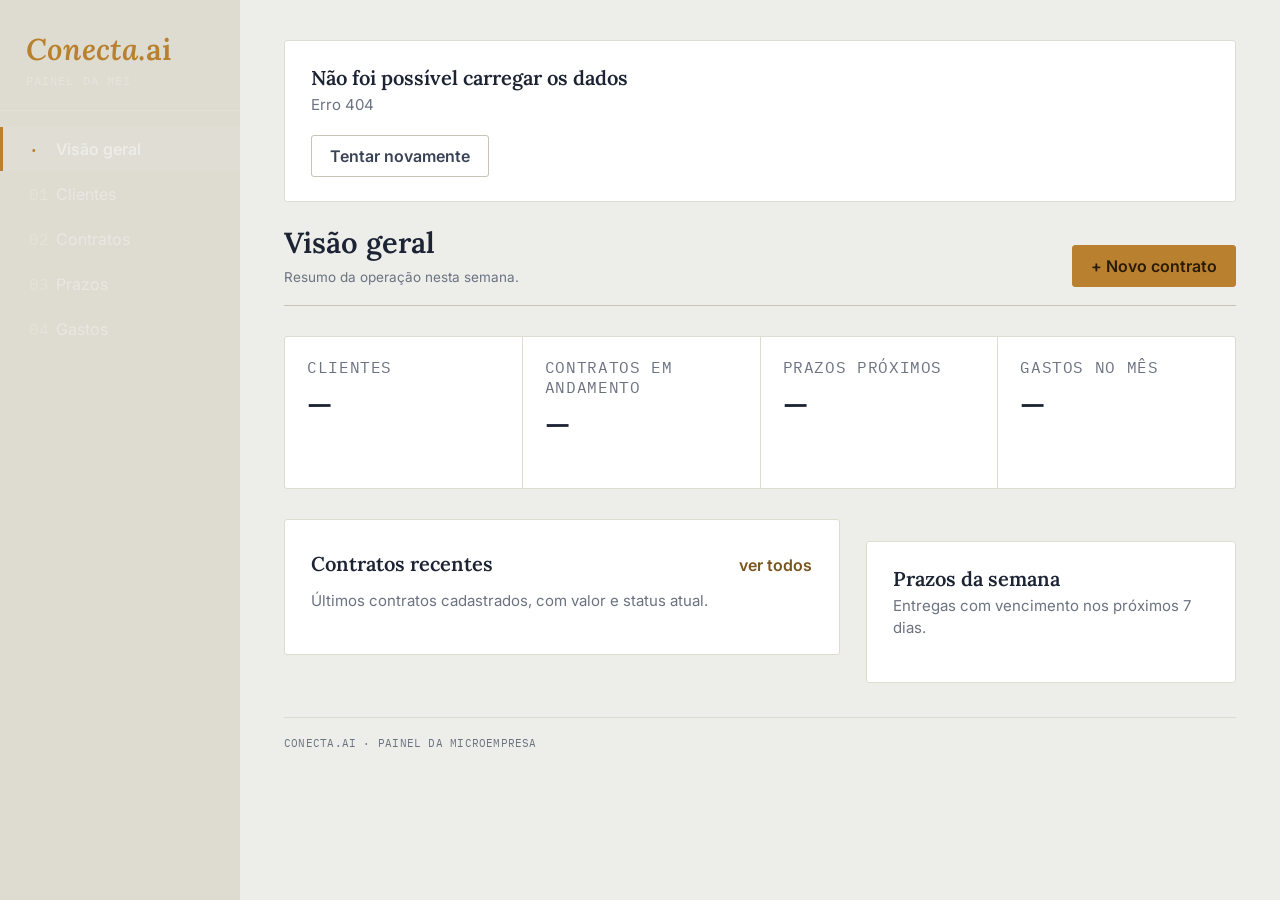
==== frontend/index.html @ eb93e47b "Feat: adicionando integração funcional ao backend, e separação de páginas do front" ====
<!DOCTYPE html>
<html lang="pt-BR">
<head>
<meta charset="UTF-8">
<meta name="viewport" content="width=device-width, initial-scale=1, viewport-fit=cover">
<title>Conecta.ai — Visão geral</title>
<link rel="preconnect" href="https://fonts.googleapis.com">
<link rel="preconnect" href="https://fonts.gstatic.com" crossorigin>
<link href="https://fonts.googleapis.com/css2?family=Lora:ital,wght@0,500;0,600;1,500;1,600&family=Inter:wght@400;500;600;700&family=IBM+Plex+Mono:wght@400;500&display=swap" rel="stylesheet">
<link rel="stylesheet" href="css/style.css">
</head>
<body>
<div class="app">
  <aside class="sidebar">
    <div class="brand">
      <div><span class="brand-name">Conecta<span style="font-style:normal;">.ai</span></span><span class="brand-sub">PAINEL DA MEI</span></div>
      <button class="menu-btn" id="menuBtn" aria-label="Abrir menu">☰</button>
    </div>
    <nav class="tabs" id="tabsNav">
      <a class="tab active" href="index.html"><span class="glyph">·</span> Visão geral</a>
      <a class="tab" href="clientes.html"><span class="glyph">01</span> Clientes</a>
      <a class="tab" href="contratos.html"><span class="glyph">02</span> Contratos</a>
      <a class="tab" href="prazos.html"><span class="glyph">03</span> Prazos</a>
      <a class="tab" href="gastos.html"><span class="glyph">04</span> Gastos</a>
    </nav>
  </aside>

  <main>
    <div id="erro"></div>

    <div class="section-head">
      <div>
        <h1>Visão geral</h1>
        <p>Resumo da operação nesta semana.</p>
      </div>
      <a class="btn" href="contratos.html">+ Novo contrato</a>
    </div>

    <div class="stat-row">
      <div class="stat"><div class="label">CLIENTES</div><div class="value" id="statClientes">—</div><div class="delta" id="deltaClientes">&nbsp;</div></div>
      <div class="stat"><div class="label">CONTRATOS EM ANDAMENTO</div><div class="value" id="statContratos">—</div><div class="delta" id="deltaContratos">&nbsp;</div></div>
      <div class="stat"><div class="label">PRAZOS PRÓXIMOS</div><div class="value" id="statPrazos">—</div><div class="delta warn" id="deltaPrazos">&nbsp;</div></div>
      <div class="stat"><div class="label">GASTOS NO MÊS</div><div class="value" id="statGastos">—</div><div class="delta" id="deltaGastos">&nbsp;</div></div>
    </div>

    <div class="layout-grid">
      <div class="panel">
        <div class="panel-head"><h2>Contratos recentes</h2><a class="btn ghost" href="contratos.html">ver todos</a></div>
        <p class="hint">Últimos contratos cadastrados, com valor e status atual.</p>
        <div id="contratosRecentes"></div>
      </div>

      <div class="panel">
        <h2>Prazos da semana</h2>
        <p class="hint">Entregas com vencimento nos próximos 7 dias.</p>
        <div id="prazosSemana"></div>
      </div>
    </div>
    <div class="footer-note">CONECTA.AI · PAINEL DA MICROEMPRESA</div>
  </main>
</div>
<div id="toast" role="status" aria-live="polite"></div>

<script src="js/common.js"></script>
<script src="js/index.js"></script>
</body>
</html>
---- frontend/css/style.css ----
:root {
  --ink: #1C2333;
  --ink-soft: #3A4356;
  --slate: #6B7280;
  --paper: #EDEEE9;
  --panel: #FFFFFF;
  --line: #DEDCD1;
  --line-strong: #C7C4B6;
  --amber: #B9812F;
  --amber-ink: #7A551D;
  --amber-wash: #F3E7D2;
  --red: #A23B2E;
  --red-bg: #F6E9E7;
  --green: #4C6E4F;
  --green-bg: #E9EFE7;
  --font-display: 'Lora', Georgia, serif;
  --font-body: 'Inter', -apple-system, BlinkMacSystemFont, sans-serif;
  --font-mono: 'IBM Plex Mono', 'Courier New', monospace;
  --radius: 3px;
  box-sizing: border-box;
  padding-top: env(safe-area-inset-top, 0px);
  padding-bottom: env(safe-area-inset-bottom, 0px);
}

/* Tema escuro automático (segue o sistema) */
@media (prefers-color-scheme: dark) {
  :root:not([data-theme="light"]) {
    --ink: #ECE9E0; --ink-soft: #C7C3B6; --slate: #98937F;
    --paper: #14161B; --panel: #1C2027; --line: #2E323C; --line-strong: #454B58;
    --amber: #D9A354; --amber-ink: #E8BE7C; --amber-wash: rgba(217,163,84,0.12);
    --red: #E28A7A; --red-bg: #3A2420; --green: #8FB593; --green-bg: #1D2620;
  }
  :root:not([data-theme="light"]) input,
  :root:not([data-theme="light"]) select,
  :root:not([data-theme="light"]) textarea { background: #10131A; }
}
:root[data-theme="dark"] {
  --ink: #ECE9E0; --ink-soft: #C7C3B6; --slate: #98937F;
  --paper: #14161B; --panel: #1C2027; --line: #2E323C; --line-strong: #454B58;
  --amber: #D9A354; --amber-ink: #E8BE7C; --amber-wash: rgba(217,163,84,0.12);
  --red: #E28A7A; --red-bg: #3A2420; --green: #8FB593; --green-bg: #1D2620;
}
:root[data-theme="dark"] input,
:root[data-theme="dark"] select,
:root[data-theme="dark"] textarea { background: #10131A; }

html { scroll-padding-top: env(safe-area-inset-top, 0px); height: 100%; }
* { box-sizing: border-box; }
body {
  margin: 0; height: 100%;
  background: var(--paper); color: var(--ink);
  font-family: var(--font-body);
  -webkit-font-smoothing: antialiased;
}

.app { display: flex; min-height: 100vh; }

/* ---------- Menu lateral ---------- */
.sidebar {
  width: 240px; flex-shrink: 0;
  background: var(--line); color: var(--amber);
  display: flex; flex-direction: column;
  padding: 30px 0 22px;
  position: sticky; top: 0; height: 100vh;
}
.brand {
  display: flex; align-items: center; justify-content: space-between;
  padding: 0 26px 22px; margin-bottom: 10px;
  border-bottom: 1px solid rgba(255,255,255,0.13);
}
.brand-name {
  font-family: var(--font-display); font-style: italic;
  font-size: 30px; font-weight: 600; letter-spacing: 0.2px;
}
.brand-sub {
  display: block; font-family: var(--font-mono); font-style: normal;
  font-size: 12px; letter-spacing: 0.09em; color: rgba(237,238,233,0.5);
  margin-top: 5px;
}

nav.tabs { padding-top: 6px; flex: 1; display: flex; flex-direction: column; gap: 1px; }
.tab {
  display: flex; align-items: center; gap: 11px; width: 100%;
  background: none; border: none; color: rgba(237,238,233,0.68);
  font-family: var(--font-body); font-size: 16px; text-align: left;
  text-decoration: none;
  padding: 12px 26px; cursor: pointer; position: relative;
  border-left: 3px solid transparent;
}
.tab .glyph {
  font-family: var(--font-mono); font-size: 16px;
  color: rgba(237,238,233,0.4); width: 16px;
}
.tab:hover { color: var(--paper); background: rgba(255,255,255,0.045); }
.tab.active {
  color: var(--paper); border-left-color: var(--amber);
  background: rgba(255,255,255,0.055); font-weight: 500;
}
.tab.active .glyph { color: var(--amber); }

/* ---------- Área principal ---------- */
main { flex: 1; min-width: 0; padding: 40px 44px 70px; }
.section-head {
  display: flex; align-items: flex-end; justify-content: space-between;
  gap: 24px; margin-bottom: 30px; padding-bottom: 18px;
  border-bottom: 1px solid var(--line-strong);
}
.section-head h1 { font-family: var(--font-display); font-weight: 600; font-size: 29px; margin: 0; }
.section-head p { margin: 6px 0 0; color: var(--slate); font-size: 13.5px; max-width: 48ch; line-height: 1.5; }

/* ---------- Botões ---------- */
.btn {
  display: inline-block; text-decoration: none;
  font-family: var(--font-body); font-size: 16px; font-weight: 600;
  padding: 10px 18px; border-radius: var(--radius);
  border: 1px solid var(--amber); background: var(--amber); color: #2A1B04;
  cursor: pointer; white-space: nowrap;
}
.btn:disabled { opacity: .6; cursor: wait; }
.btn.secondary { background: transparent; color: var(--ink-soft); border-color: var(--line-strong); }
.btn.ghost { background: transparent; border-color: transparent; color: var(--amber-ink); padding-left: 0; padding-right: 0; }
.btn.small { font-size: 13px; padding: 5px 10px; }

/* ---------- Números da visão geral ---------- */
.stat-row { display: grid; grid-template-columns: repeat(4, 1fr); gap: 1px; background: var(--line); border: 1px solid var(--line); margin-bottom: 30px; border-radius: var(--radius); overflow: hidden; }
.stat { background: var(--panel); padding: 20px 22px; }
.stat .label { font-family: var(--font-mono); font-size: 16px; letter-spacing: 0.04em; color: var(--slate); }
.stat .value { font-family: var(--font-display); font-size: 30px; font-weight: 600; margin-top: 8px; }
.stat .delta { font-family: var(--font-mono); font-size: 15px; margin-top: 6px; color: var(--green); }
.stat .delta.warn { color: var(--amber-ink); }
@media (max-width: 900px) { .stat-row { grid-template-columns: repeat(2, 1fr); } }

/* ---------- Painéis e grade ---------- */
.layout-grid { display: grid; grid-template-columns: 1.5fr 1fr; gap: 26px; align-items: start; }
@media (max-width: 960px) { .layout-grid { grid-template-columns: 1fr; } }

.panel { background: var(--panel); border: 1px solid var(--line); border-radius: var(--radius); padding: 24px 26px; }
.panel + .panel { margin-top: 22px; }
.panel-head { display: flex; align-items: baseline; justify-content: space-between; gap: 12px; margin-bottom: 4px; }
.panel h2 { font-family: var(--font-display); font-size: 20px; font-weight: 600; margin: 0; }
.panel .hint { color: var(--slate); font-size: 15px; margin: 4px 0 18px; line-height: 1.5; }

/* ---------- Tabelas ---------- */
table { width: 100%; border-collapse: collapse; font-size: 15px; }
thead th {
  text-align: left; font-family: var(--font-mono); font-size: 14px; letter-spacing: 0.05em;
  color: var(--slate); font-weight: 500; padding: 0 12px 9px 0; border-bottom: 1px solid var(--line-strong);
}
tbody td { padding: 12px 12px 12px 0; border-bottom: 1px solid var(--line); vertical-align: top; color: var(--ink-soft); }
tbody tr:last-child td { border-bottom: none; }
td.mono, .mono { font-family: var(--font-mono); font-size: 15px; }
td.strong { color: var(--ink); font-weight: 500; }
.sub { color: var(--slate); font-size: 13px; display: block; margin-top: 2px; }
.empty { color: var(--slate); font-size: 15px; padding: 18px 0 6px; }
a.link { color: var(--amber-ink); }

/* ---------- Etiquetas de status ---------- */
.badge {
  display: inline-block; font-family: var(--font-mono); font-size: 13px;
  padding: 3px 8px; border-radius: 2px; border: 1px solid var(--line-strong); color: var(--slate);
}
.badge.pendente { color: var(--amber-ink); border-color: var(--amber); background: var(--amber-wash); }
.badge.atrasado { color: var(--red); border-color: var(--red); background: var(--red-bg); }
.badge.concluido, .badge.pago, .badge.ativo { color: var(--green); border-color: var(--green); background: var(--green-bg); }

/* ---------- Formulários ---------- */
form .field { margin-bottom: 15px; }
form label { display: block; font-size: 12px; font-weight: 600; color: var(--ink-soft); margin-bottom: 6px; }
form label .opt { font-weight: 400; color: var(--slate); }
input, select, textarea {
  width: 100%; font-family: var(--font-body); font-size: 13.5px;
  padding: 10px 11px; border: 1px solid var(--line-strong); border-radius: var(--radius);
  background: var(--paper); color: var(--ink);
}
textarea { resize: vertical; min-height: 64px; }
.row2 { display: grid; grid-template-columns: 1fr 1fr; gap: 12px; }

/* ---------- Avatar com iniciais ---------- */
.avatar {
  width: 30px; height: 30px; border-radius: 50%;
  background: var(--amber-wash); color: var(--amber-ink);
  display: inline-flex; align-items: center; justify-content: center;
  font-family: var(--font-display); font-weight: 600; font-size: 12.5px;
  margin-right: 10px; flex-shrink: 0;
}
.name-cell { display: flex; align-items: center; }

.footer-note {
  margin-top: 34px; padding-top: 18px; border-top: 1px solid var(--line);
  font-family: var(--font-mono); font-size: 11px; color: var(--slate); letter-spacing: 0.02em;
}

/* ---------- Aviso (sucesso / erro) ---------- */
#toast {
  position: fixed; right: 24px; bottom: 24px; z-index: 50; max-width: 360px;
  padding: 12px 16px; border-radius: var(--radius); font-size: 14px; line-height: 1.4;
  border: 1px solid var(--green); background: var(--green-bg); color: var(--green);
  box-shadow: 0 8px 22px rgba(0,0,0,0.18);
  opacity: 0; transform: translateY(8px); pointer-events: none;
  transition: opacity .2s, transform .2s;
}
#toast.show { opacity: 1; transform: none; }
#toast.err { border-color: var(--red); background: var(--red-bg); color: var(--red); }

/* ---------- Celular ---------- */
.menu-btn { display: none; }
@media (max-width: 780px) {
  .app { flex-direction: column; }
  .sidebar { position: sticky; top: 0; height: auto; width: 100%; flex-direction: row; align-items: center; padding: 14px 18px; z-index: 20; }
  .brand { border: none; padding: 0; margin: 0; width: 100%; }
  .brand-sub { display: none; }
  nav.tabs { display: none; }
  nav.tabs.open { display: flex; position: absolute; top: 58px; left: 0; right: 0; background: var(--ink); padding: 8px 0 14px; box-shadow: 0 10px 22px rgba(0,0,0,0.25); }
  .menu-btn { display: block; background: none; border: 1px solid rgba(255,255,255,0.3); color: var(--paper); border-radius: 3px; padding: 6px 11px; font-family: var(--font-mono); font-size: 12px; }
  main { padding: 24px 18px 56px; }
  .row2 { grid-template-columns: 1fr; }
  .stat-row { grid-template-columns: 1fr 1fr; }
  #toast { left: 18px; right: 18px; max-width: none; }
}
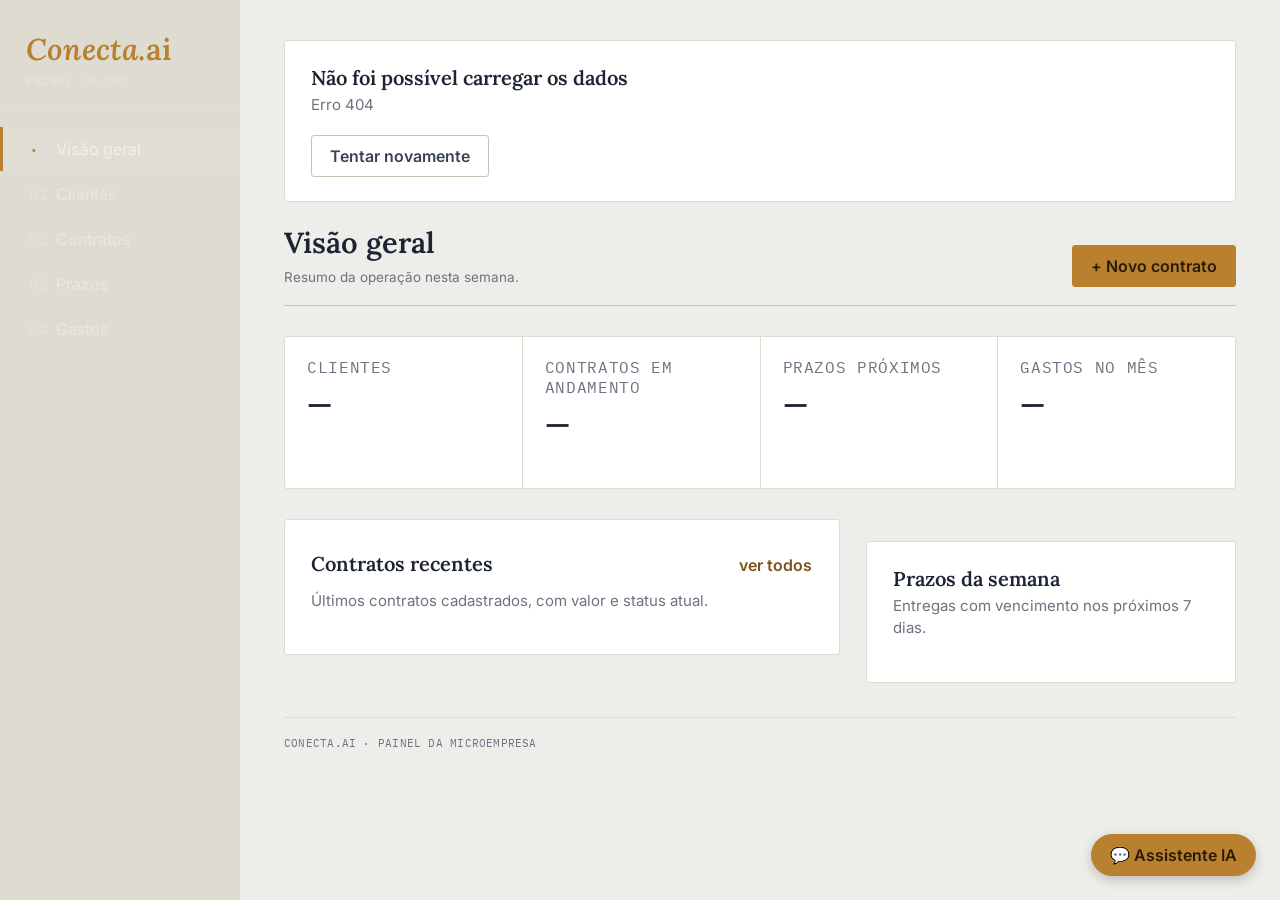
==== commit 3ed3b81f: "feat: atualiza estrutura do index.html adicionando interface do widget de IA" ====
--- a/frontend/index.html
+++ b/frontend/index.html
@@ -61,7 +61,33 @@
 </div>
 <div id="toast" role="status" aria-live="polite"></div>
 
+<!-- ========================================== -->
+<!-- WIDGET DO CHATBOT GEMINI                   -->
+<!-- ========================================== -->
+<button id="btnChat" class="btn" style="position: fixed; bottom: 24px; right: 24px; border-radius: 50px; z-index: 100; box-shadow: 0 4px 12px rgba(0,0,0,0.2);">
+  💬 Assistente IA
+</button>
+
+<div id="janelaChat" class="panel" style="display: none; position: fixed; bottom: 80px; right: 24px; width: 340px; height: 450px; z-index: 100; flex-direction: column; padding: 0; box-shadow: 0 8px 24px rgba(0,0,0,0.2); overflow: hidden;">
+  <div class="panel-head" style="padding: 16px; margin: 0; background: var(--line); display: flex; justify-content: space-between; align-items: center;">
+    <h2 style="font-size: 16px; margin: 0;">Conecta.ai Assistente</h2>
+    <button id="fecharChat" style="background: none; border: none; cursor: pointer; color: var(--slate); font-size: 16px; padding: 4px;">✖</button>
+  </div>
+  
+  <div id="mensagensChat" style="flex: 1; overflow-y: auto; padding: 16px; display: flex; flex-direction: column; gap: 12px; font-size: 14px;">
+    <div style="background: var(--amber-wash); color: var(--amber-ink); padding: 12px; border-radius: 8px; align-self: flex-start; max-width: 85%; line-height: 1.4;">
+      Olá! Sou o assistente de IA do Conecta.ai. Como posso ajudar com a gestão hoje?
+    </div>
+  </div>
+  
+  <form id="formChat" style="display: flex; padding: 12px; border-top: 1px solid var(--line); gap: 8px; background: var(--panel);">
+    <input type="text" id="inputChat" placeholder="Digite sua dúvida..." required style="flex: 1; border-radius: 20px; padding: 8px 14px;">
+    <button type="submit" class="btn" id="btnEnviarChat" style="border-radius: 50%; padding: 8px 12px;">➤</button>
+  </form>
+</div>
+
+<!-- Scripts carregados uma única vez no final do body -->
 <script src="js/common.js"></script>
 <script src="js/index.js"></script>
 </body>
-</html>
+</html>
